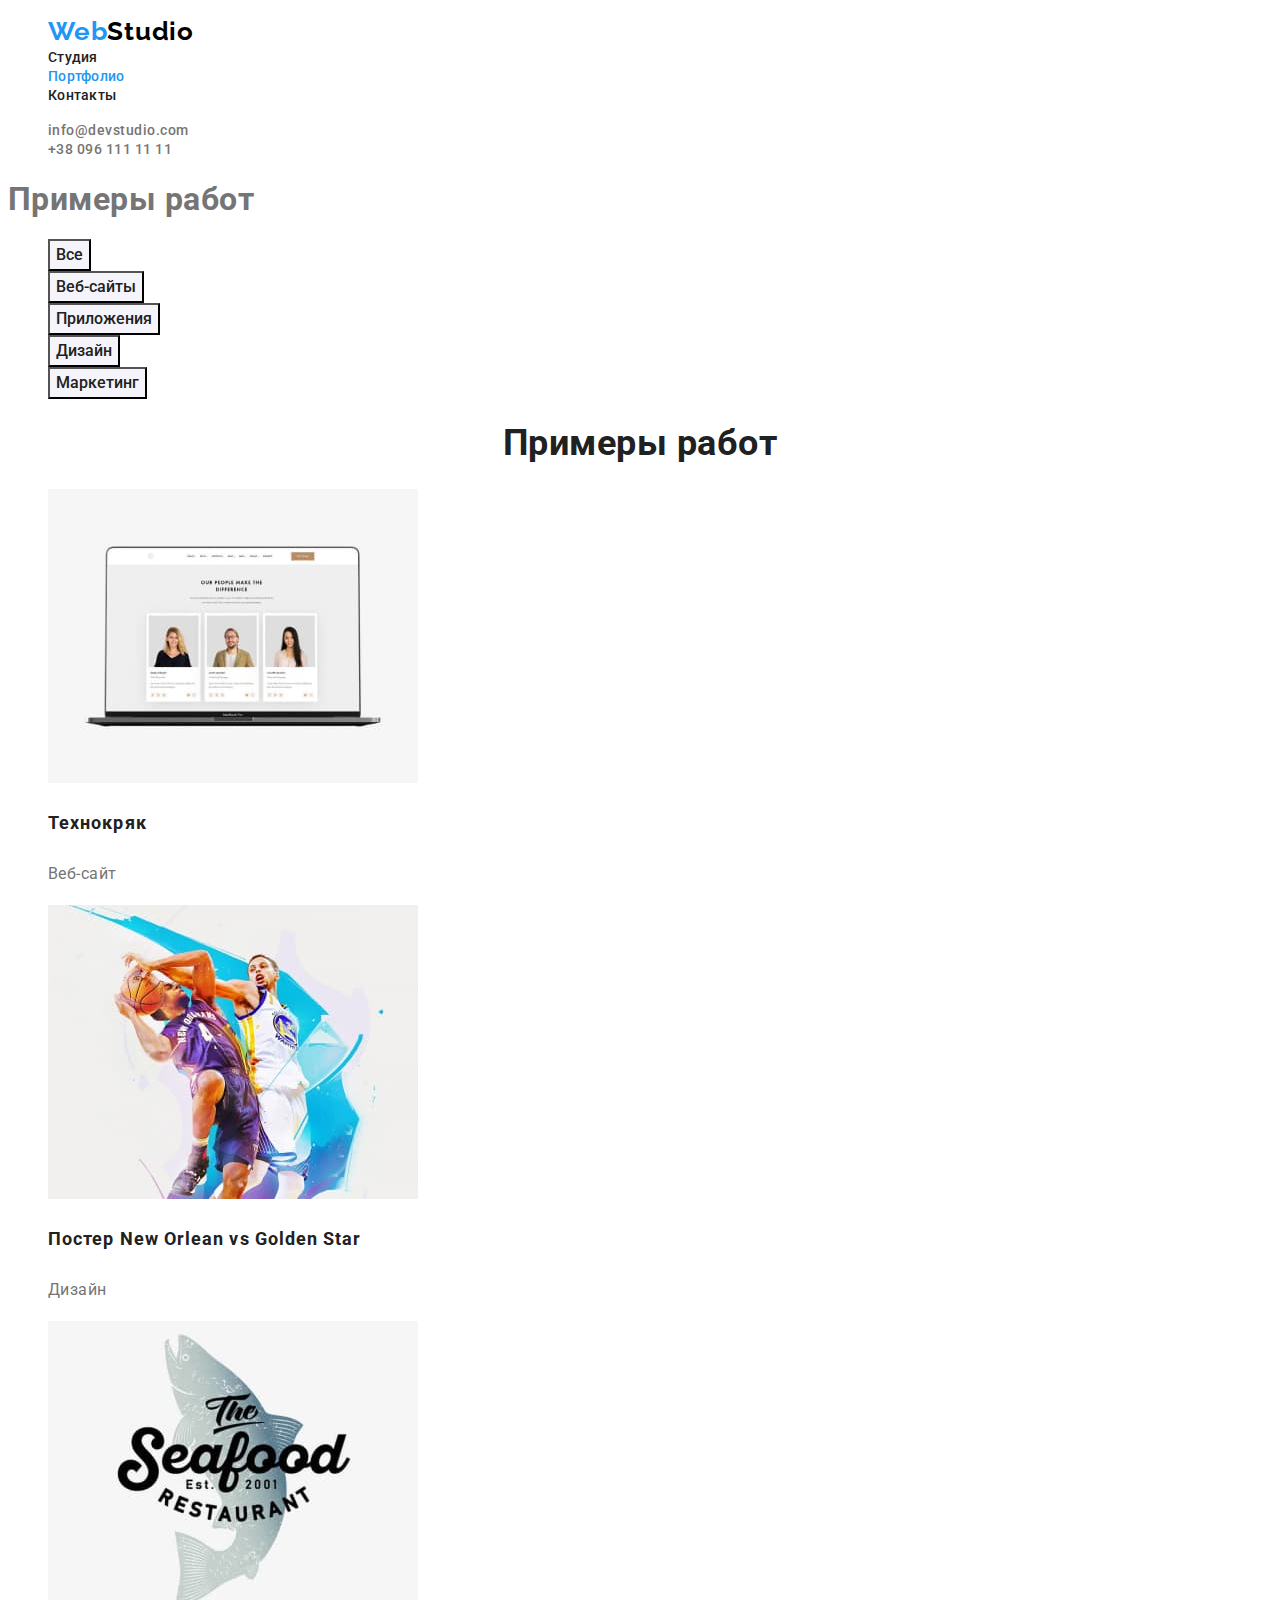
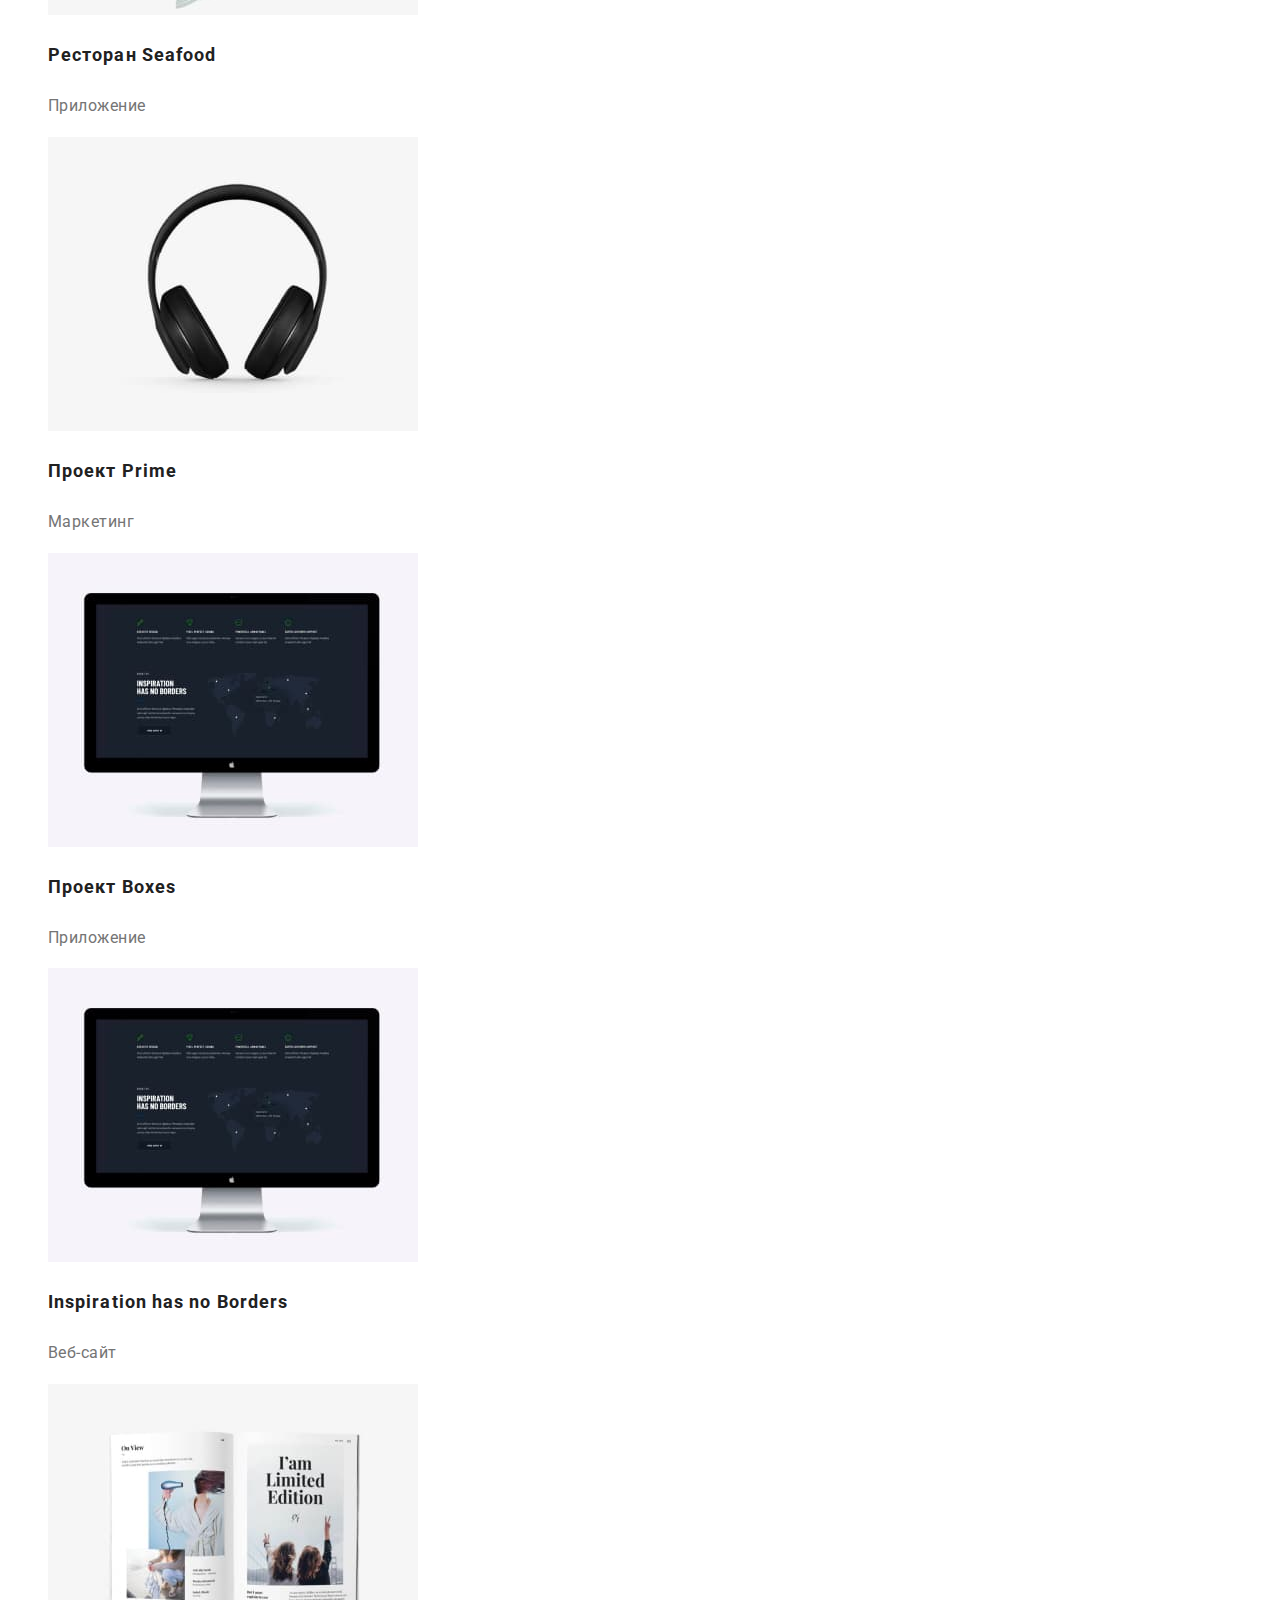
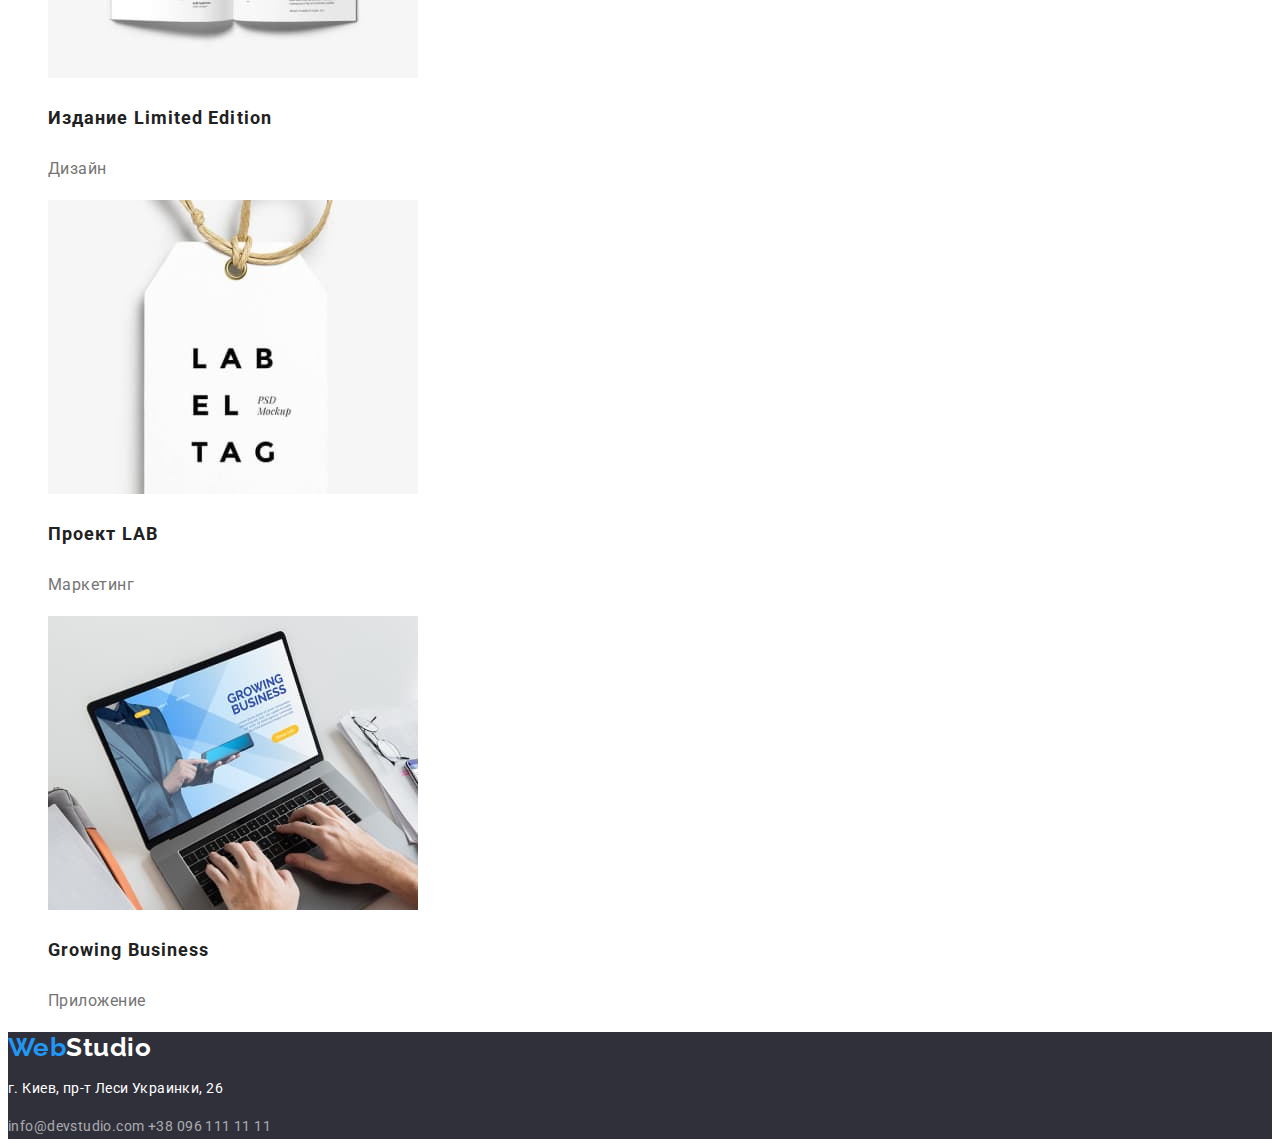
==== portfolio.html @ c8e20c96 "Добавление файлов" ====
<!DOCTYPE html>
<html lang="ru">
  <head>
    <meta http-equiv="X-UA-Compatible" content="IE=Edge" />
    <meta charset="UTF-8" />
    <meta name="viewport" content="width=device-width, intial-scale=1.0" />
    <link rel="stylesheet" href="./css/styles.css" />
    <link
      href="https://fonts.googleapis.com/css2?family=Raleway:wght@700&family=Roboto:wght@400;500;700;900&display=swap"
      rel="stylesheet"
    />
    <title>Webstudio</title>
  </head>
  <body>
    <!--Шапка страницы-->
    <header class="page-header">
      <!--Навигация страницы-->
      <nav>
        <ul class="site-nav list">
          <li>
            <a href="./index.html" class="logo"><span>Web</span>Studio</a>
          </li>
          <li><a href="./index.html" class="link">Студия</a></li>
          <li><a href="./portfolio.html" class="link active">Портфолио</a></li>
          <li><a href="./index.html" class="link">Контакты</a></li>
        </ul>
      </nav>
      <ul class="address list">
        <li>
          <a href="mailto:info@devstudio.com" class="site-address"
            >info@devstudio.com</a
          >
        </li>
        <li>
          <a href="tel:+380961111111" class="site-address">+38 096 111 11 11</a>
        </li>
      </ul>
    </header>
    <!--Уникальный контент страницы-->
    <main class="portfolio">
      <!--Эффективные решения для вашего бизнеса-->
      <section class="section">
        <h1 class="section-title">Примеры работ</h1>
        <ul class="list">
          <li><button type="button" class="button-filter">Все</button></li>
          <li>
            <button type="button" class="button-filter">Веб-сайты</button>
          </li>
          <li>
            <button type="button" class="button-filter">Приложения</button>
          </li>
          <li><button type="button" class="button-filter">Дизайн</button></li>
          <li>
            <button type="button" class="button-filter">Маркетинг</button>
          </li>
        </ul>
      </section>
      <!--Примеры работ-->
      <section class="section filter">
        <h2 class="section-title">Примеры работ</h2>
        <ul class="list">
          <li>
            <img src="./img/img-notebook.jpg" alt="Ноутбук" width="370" />
            <h3 class="section-title">Технокряк</h3>
            <p>Веб-сайт</p>
          </li>
          <li>
            <img src="./img/img-sport.jpg" alt="Спорт" width="370" />
            <h3 class="section-title">Постер New Orlean vs Golden Star</h3>
            <p>Дизайн</p>
          </li>
          <li>
            <img src="./img/img-fish.jpg" alt="Рыба" width="370" />
            <h3 class="section-title">Ресторан Seafood</h3>
            <p>Приложение</p>
          </li>
          <li>
            <img src="./img/img-headphones.jpg" alt="Наушкини" width="370" />
            <h3 class="section-title">Проект Prime</h3>
            <p>Маркетинг</p>
          </li>
          <li>
            <img src="./img/img-mac.jpg" alt="Коробки" width="370" />
            <h3 class="section-title">Проект Boxes</h3>
            <p>Приложение</p>
          </li>
          <li>
            <img src="./img/img-mac.jpg" alt="Компьютер МАС" width="370" />
            <h3 class="section-title">Inspiration has no Borders</h3>
            <p>Веб-сайт</p>
          </li>
          <li>
            <img src="./img/img-journal.jpg" alt="Журнал" width="370" />
            <h3 class="section-title">Издание Limited Edition</h3>
            <p>Дизайн</p>
          </li>
          <li>
            <img src="./img/img-label.jpg" alt="Этикетка" width="370" />
            <h3 class="section-title">Проект LAB</h3>
            <p>Маркетинг</p>
          </li>
          <li>
            <img
              src="./img/img-hands.jpg"
              alt="Руки на клавиатуре"
              width="370"
            />
            <h3 class="section-title">Growing Business</h3>
            <p>Приложение</p>
          </li>
        </ul>
      </section>
    </main>
    <!--Подвал-->
    <footer class="footer">
      <a href="./index.html" class="footer-logo"><span>Web</span>Studio</a>
      <address class="footer-address">
        <p>г. Киев, пр-т Леси Украинки, 26</p>
        <a href="mailto:info@devstudio.com">info@devstudio.com</a>
        <a href="tel:+380961111111">+38 096 111 11 11</a>
      </address>
    </footer>
  </body>
</html>
---- css/styles.css ----
/*Цвет текста  для Студио #000000 */
/*Цвет текста  для заголовков #212121 */
/*Цвет текста  для хиро и футера #FFFFFF*/
/*Цвет текста  основной #757575 */
/*Цвет текста  акцент #2196F3 */
/*Цвет текста  адрес футера rgba(255, 255, 255, 0.6) */
/*Цвет для фона Особенности и чем мы занимаемся  #E5E5E5 */
/*Цвет для фона для хиро #2F303A */
/*Цвет для фона для шапки #FFFFFF */
/*Цвет для фона наша команда #FFFFFF */
/*Цвет для фона для футера #2F303A */
/*Цвет для фона вторая страница #E5E5E5 */
/*Цвет для фона для кнопок стр #F5F4FA */
/*Шрифт основной Roboto 400, 500, 700, 900 */
/*Шрифт основной Raleway 700 */

:root {
  --color-black: #000000;
  --color-white: #ffffff;
  --color-title: #212121;
  --color-text: #757575;
  --color-blue: #2196f3;
  --color-f-address: rgba(255, 255, 255, 0.6);
  --color-back-hf: #2f303a;
  --color-features: #e5e5e5;
  --color-bg-filter: #f5f4fa;
}
/*Общее применение стилей*/
body {
  background-color: var(--color-white);
  color: var(--color-text);
  font-family: Roboto, -apple-system, BlinkMacSystemFont, avenir next, avenir,
    segoe ui, helvetica neue, helvetica, Ubuntu, roboto, noto, arial, sans-serif;
  letter-spacing: 0.03em;
}

.list {
  list-style: none;
}

/*Лого в шапке*/

.site-nav .logo {
  color: var(--color-black);
  font-family: Raleway, -apple-system, BlinkMacSystemFont, avenir next, avenir,
    segoe ui, helvetica neue, helvetica, Ubuntu, roboto, noto, arial, sans-serif;
  font-weight: 700;
  font-size: 26px;
  line-height: 1.2;
  letter-spacing: 0.03em;
  text-decoration: none;
}

.site-nav .logo > span {
  color: var(--color-blue);
}

/*навигация по сайту и адрес */

.site-nav .link {
  color: var(--color-title);
  font-weight: 500;
  letter-spacing: 0.02em;
  font-size: 14px;
  line-height: 1.14;
  text-decoration: none;
}

.site-nav .link:hover,
.site-nav .link:focus {
  color: var(--color-blue);
  letter-spacing: 0.02em;
  font-size: 14px;
  line-height: 1.14;
  text-decoration: none;
}

.site-nav a.link.active {
  color: var(--color-blue);
}

.address .site-address {
  color: var(--color-text);
  font-weight: 500;
  font-size: 14px;
  font-size: 14px;
  line-height: 1.14;
  text-decoration: none;
}

.address .site-address:hover,
.address .site-address:focus {
  color: var(--color-blue);
  font-size: 14px;
  font-size: 14px;
  line-height: 1.14;
  text-decoration: none;
}

/*Секция хиро*/

.hero {
  background-color: var(--color-back-hf);
}

.section .title-hero {
  color: var(--color-white);
  text-transform: uppercase;
  font-weight: 900;
  font-size: 44px;
  line-height: 1.36;
  text-align: center;
  letter-spacing: 0.06em;
}

button.button-hero {
  color: var(--color-white);
  background-color: var(--color-blue);
  cursor: pointer;
  font-family: inherit;
  font-weight: 500;
  font-size: 16px;
  line-height: 1.87;
  text-align: center;
  letter-spacing: 0.06em;
}

.hero button:hover,
.hero button:focus {
  color: var(--color-blue);
  background-color: var(--color-white);
  cursor: pointer;
  font-family: inherit;
}

.hero button:active {
  color: var(--color-blue);
  background-color: var(--color-white);
  cursor: pointer;
  font-family: inherit;
}

/*Фильтр для второй страницы*/

button.button-filter {
  color: var(--color-title);
  background-color: var(--color-bg-filter);
  cursor: pointer;
  font-family: inherit;
  font-weight: 500;
  font-size: 16px;
  line-height: 1.62;
  text-align: center;
}

button.button-filter:hover,
button.button-filter:focus {
  color: var(--color-white);
  background-color: var(--color-blue);
  cursor: pointer;
  font-family: inherit;
  font-weight: 500;
  font-size: 16px;
  line-height: 1.62;
  text-align: center;
}

.filter h3 {
  color: var(--color-title);
  font-size: 18px;
  line-height: 2;
  text-align: left;
  letter-spacing: 0.06em;
}

.filter p {
  font-size: 16px;
  line-height: 1.87;
  text-align: left;
}
/*Секция особенности*/

.features h3 {
  color: var(--color-title);
  font-size: 14px;
  line-height: 1.14;
  text-align: left;
}

.features p {
  font-size: 14px;
  line-height: 1.71;
  text-align: left;
}

/* Секция команда*/

.teams {
  background-color: var(--color-bg-filter);
}

.section h2 {
  color: var(--color-title);
  font-size: 36px;
  line-height: 0.85;
  text-align: center;
}

.teams h3 {
  color: var(--color-title);
  font-weight: 500;
  font-size: 16px;
  line-height: 1.18;
  text-align: center;
}

.teams p {
  font-size: 16px;
  line-height: 1.18;
  text-align: center;
}

/*Подвал*/

.footer {
  background-color: var(--color-back-hf);
}

/*Лого подвала*/

.footer .footer-logo {
  color: var(--color-white);
  font-family: Raleway, -apple-system, BlinkMacSystemFont, avenir next, avenir,
    segoe ui, helvetica neue, helvetica, Ubuntu, roboto, noto, arial, sans-serif;
  font-weight: 700;
  font-size: 26px;
  line-height: 1.2;
  text-decoration: none;
}

/*Адрес подвала*/

.footer .footer-logo > span {
  color: var(--color-blue);
}

.footer-address > p {
  color: var(--color-white);
}
.footer-address > a {
  color: var(--color-f-address);
  text-decoration: none;
}
.footer-address {
  font-style: normal;
  font-size: 14px;
  line-height: 1.71;
  letter-spacing: 0.03em;
}

.footer-address:hover,
.footer-address:focus,
.footer-address > a:hover,
.footer-address > a:focus {
  color: var(--color-blue);
}
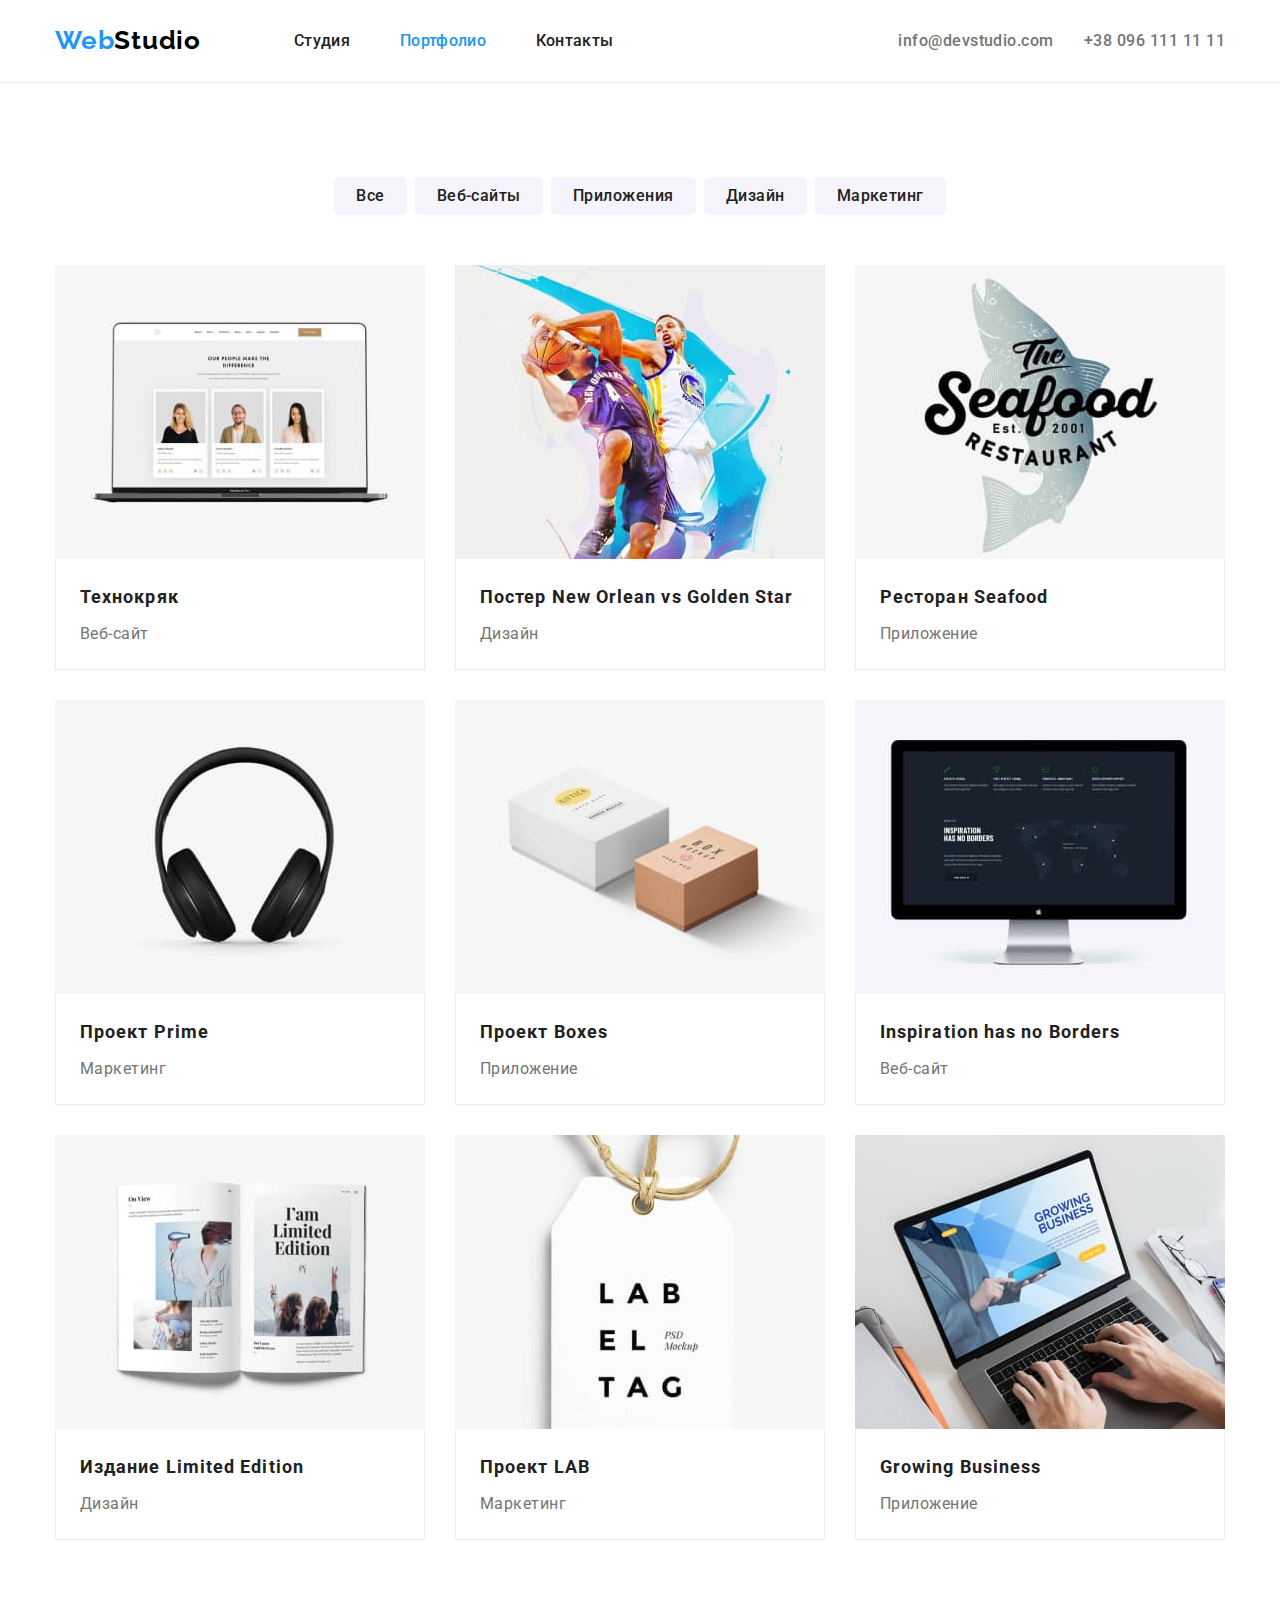
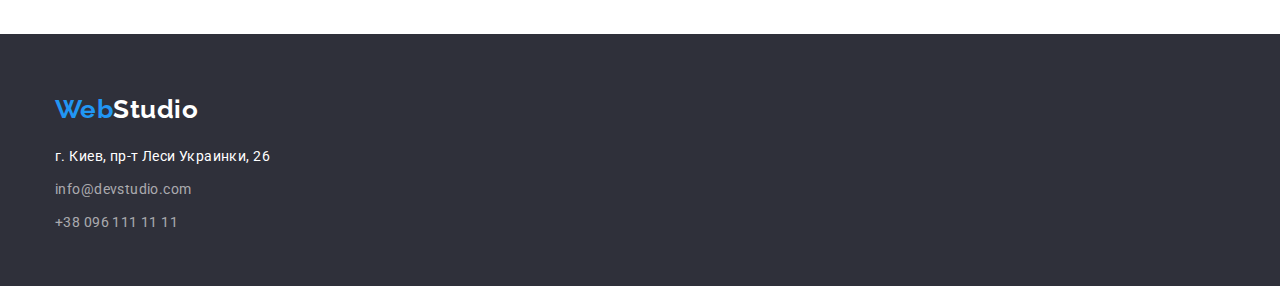
==== commit c68f33b3: "Финальная версия 1" ====
--- a/portfolio.html
+++ b/portfolio.html
@@ -4,121 +4,165 @@
     <meta http-equiv="X-UA-Compatible" content="IE=Edge" />
     <meta charset="UTF-8" />
     <meta name="viewport" content="width=device-width, intial-scale=1.0" />
-    <link rel="stylesheet" href="./css/styles.css" />
     <link
       href="https://fonts.googleapis.com/css2?family=Raleway:wght@700&family=Roboto:wght@400;500;700;900&display=swap"
       rel="stylesheet"
     />
+    <link
+      rel="stylesheet"
+      href="https://cdnjs.cloudflare.com/ajax/libs/modern-normalize/1.0.0/modern-normalize.min.css"
+    />
+    <link rel="stylesheet" href="./css/styles.css" />
     <title>Webstudio</title>
   </head>
   <body>
     <!--Шапка страницы-->
     <header class="page-header">
       <!--Навигация страницы-->
-      <nav>
-        <ul class="site-nav list">
-          <li>
-            <a href="./index.html" class="logo"><span>Web</span>Studio</a>
+      <div class="container nav-address">
+        <nav class="nav">
+          <ul class="site-nav list">
+            <li>
+              <a href="./index.html" class="logo"><span>Web</span>Studio</a>
+            </li>
+            <li class="list-item">
+              <a href="./index.html" class="link">Студия</a>
+            </li>
+            <li class="list-item">
+              <a href="./portfolio.html" class="link active">Портфолио</a>
+            </li>
+            <li class="list-item">
+              <a href="./index.html" class="link">Контакты</a>
+            </li>
+          </ul>
+        </nav>
+        <ul class="address list">
+          <li class="address-item">
+            <a href="mailto:info@devstudio.com" class="site-address"
+              >info@devstudio.com</a
+            >
           </li>
-          <li><a href="./index.html" class="link">Студия</a></li>
-          <li><a href="./portfolio.html" class="link active">Портфолио</a></li>
-          <li><a href="./index.html" class="link">Контакты</a></li>
+          <li class="address-item">
+            <a href="tel:+380961111111" class="site-address"
+              >+38 096 111 11 11</a
+            >
+          </li>
         </ul>
-      </nav>
-      <ul class="address list">
-        <li>
-          <a href="mailto:info@devstudio.com" class="site-address"
-            >info@devstudio.com</a
-          >
-        </li>
-        <li>
-          <a href="tel:+380961111111" class="site-address">+38 096 111 11 11</a>
-        </li>
-      </ul>
+      </div>
     </header>
     <!--Уникальный контент страницы-->
     <main class="portfolio">
       <!--Эффективные решения для вашего бизнеса-->
-      <section class="section">
-        <h1 class="section-title">Примеры работ</h1>
-        <ul class="list">
-          <li><button type="button" class="button-filter">Все</button></li>
-          <li>
-            <button type="button" class="button-filter">Веб-сайты</button>
-          </li>
-          <li>
-            <button type="button" class="button-filter">Приложения</button>
-          </li>
-          <li><button type="button" class="button-filter">Дизайн</button></li>
-          <li>
-            <button type="button" class="button-filter">Маркетинг</button>
-          </li>
-        </ul>
+      <section class="section non-padding-bottom">
+        <div class="container">
+          <h1 class="section-title visually-hidden">Примеры работ</h1>
+          <div class="filter-box">
+            <ul class="list filter-button-card">
+              <li class="button-card-item">
+                <button type="button" class="button-filter">Все</button>
+              </li>
+              <li class="button-card-item">
+                <button type="button" class="button-filter">Веб-сайты</button>
+              </li>
+              <li class="button-card-item">
+                <button type="button" class="button-filter">Приложения</button>
+              </li>
+              <li class="button-card-item">
+                <button type="button" class="button-filter">Дизайн</button>
+              </li>
+              <li class="button-card-item">
+                <button type="button" class="button-filter">Маркетинг</button>
+              </li>
+            </ul>
+          </div>
+        </div>
       </section>
       <!--Примеры работ-->
-      <section class="section filter">
-        <h2 class="section-title">Примеры работ</h2>
-        <ul class="list">
-          <li>
-            <img src="./img/img-notebook.jpg" alt="Ноутбук" width="370" />
-            <h3 class="section-title">Технокряк</h3>
-            <p>Веб-сайт</p>
-          </li>
-          <li>
-            <img src="./img/img-sport.jpg" alt="Спорт" width="370" />
-            <h3 class="section-title">Постер New Orlean vs Golden Star</h3>
-            <p>Дизайн</p>
-          </li>
-          <li>
-            <img src="./img/img-fish.jpg" alt="Рыба" width="370" />
-            <h3 class="section-title">Ресторан Seafood</h3>
-            <p>Приложение</p>
-          </li>
-          <li>
-            <img src="./img/img-headphones.jpg" alt="Наушкини" width="370" />
-            <h3 class="section-title">Проект Prime</h3>
-            <p>Маркетинг</p>
-          </li>
-          <li>
-            <img src="./img/img-mac.jpg" alt="Коробки" width="370" />
-            <h3 class="section-title">Проект Boxes</h3>
-            <p>Приложение</p>
-          </li>
-          <li>
-            <img src="./img/img-mac.jpg" alt="Компьютер МАС" width="370" />
-            <h3 class="section-title">Inspiration has no Borders</h3>
-            <p>Веб-сайт</p>
-          </li>
-          <li>
-            <img src="./img/img-journal.jpg" alt="Журнал" width="370" />
-            <h3 class="section-title">Издание Limited Edition</h3>
-            <p>Дизайн</p>
-          </li>
-          <li>
-            <img src="./img/img-label.jpg" alt="Этикетка" width="370" />
-            <h3 class="section-title">Проект LAB</h3>
-            <p>Маркетинг</p>
-          </li>
-          <li>
-            <img
-              src="./img/img-hands.jpg"
-              alt="Руки на клавиатуре"
-              width="370"
-            />
-            <h3 class="section-title">Growing Business</h3>
-            <p>Приложение</p>
-          </li>
-        </ul>
-      </section>
+      <div class="container">
+        <section class="section filter non-padding">
+          <h2 class="section-title visually-hidden">Примеры работ</h2>
+          <ul class="list examples-card">
+            <li class="examples-item">
+              <img src="./img/img-notebook.jpg" alt="Ноутбук" width="370" />
+              <div class="examples-name">
+                <h3 class="section-title">Технокряк</h3>
+                <p>Веб-сайт</p>
+              </div>
+            </li>
+            <li class="examples-item">
+              <img src="./img/img-sport.jpg" alt="Спорт" width="370" />
+              <div class="examples-name">
+                <h3 class="section-title">Постер New Orlean vs Golden Star</h3>
+                <p>Дизайн</p>
+              </div>
+            </li>
+            <li class="examples-item">
+              <img src="./img/img-fish.jpg" alt="Рыба" width="370" />
+              <div class="examples-name">
+                <h3 class="section-title">Ресторан Seafood</h3>
+                <p>Приложение</p>
+              </div>
+            </li>
+            <li class="examples-item">
+              <img src="./img/img-headphones.jpg" alt="Наушкини" width="370" />
+              <div class="examples-name">
+                <h3 class="section-title">Проект Prime</h3>
+                <p>Маркетинг</p>
+              </div>
+            </li>
+            <li class="examples-item">
+              <img src="./img/img-boxes.jpg" alt="Коробки" width="370" />
+              <div class="examples-name">
+                <h3 class="section-title">Проект Boxes</h3>
+                <p>Приложение</p>
+              </div>
+            </li>
+            <li class="examples-item">
+              <img src="./img/img-mac.jpg" alt="Компьютер МАС" width="370" />
+              <div class="examples-name">
+                <h3 class="section-title">Inspiration has no Borders</h3>
+                <p>Веб-сайт</p>
+              </div>
+            </li>
+            <li class="examples-item">
+              <img src="./img/img-journal.jpg" alt="Журнал" width="370" />
+              <div class="examples-name">
+                <h3 class="section-title">Издание Limited Edition</h3>
+                <p>Дизайн</p>
+              </div>
+            </li>
+            <li class="examples-item">
+              <img src="./img/img-label.jpg" alt="Этикетка" width="370" />
+              <div class="examples-name">
+                <h3 class="section-title">Проект LAB</h3>
+                <p>Маркетинг</p>
+              </div>
+            </li>
+            <li class="examples-item">
+              <img
+                src="./img/img-hands.jpg"
+                alt="Руки на клавиатуре"
+                width="370"
+              />
+              <div class="examples-name">
+                <h3 class="section-title">Growing Business</h3>
+                <p>Приложение</p>
+              </div>
+            </li>
+          </ul>
+        </section>
+      </div>
     </main>
     <!--Подвал-->
     <footer class="footer">
-      <a href="./index.html" class="footer-logo"><span>Web</span>Studio</a>
-      <address class="footer-address">
-        <p>г. Киев, пр-т Леси Украинки, 26</p>
-        <a href="mailto:info@devstudio.com">info@devstudio.com</a>
-        <a href="tel:+380961111111">+38 096 111 11 11</a>
-      </address>
+      <div class="container">
+        <a href="./index.html" class="footer-logo"><span>Web</span>Studio</a>
+        <address class="footer-address">
+          <p>г. Киев, пр-т Леси Украинки, 26</p>
+          <a href="mailto:info@devstudio.com">info@devstudio.com</a>
+          <a href="tel:+380961111111">+38 096 111 11 11</a>
+        </address>
+      </div>
     </footer>
   </body>
 </html>
--- a/css/styles.css
+++ b/css/styles.css
@@ -3,6 +3,7 @@
 /*Цвет текста  для хиро и футера #FFFFFF*/
 /*Цвет текста  основной #757575 */
 /*Цвет текста  акцент #2196F3 */
+/*Цвет текста  акцент контент #188CE8 */
 /*Цвет текста  адрес футера rgba(255, 255, 255, 0.6) */
 /*Цвет для фона Особенности и чем мы занимаемся  #E5E5E5 */
 /*Цвет для фона для хиро #2F303A */
@@ -25,7 +26,37 @@
   --color-features: #e5e5e5;
   --color-bg-filter: #f5f4fa;
 }
-/*Общее применение стилей*/
+/*=============Components===============*/
+
+html {
+  box-sizing: border-box;
+}
+
+*,
+*::after,
+*::before {
+  box-sizing: inherit;
+}
+
+h1,
+h2,
+h3,
+p {
+  margin-top: 0;
+  margin-bottom: 0;
+}
+
+ul,
+ol {
+  margin-top: 0;
+  margin-bottom: 0;
+  padding-left: 0;
+}
+
+img {
+  display: block;
+}
+
 body {
   background-color: var(--color-white);
   color: var(--color-text);
@@ -34,14 +65,56 @@
   letter-spacing: 0.03em;
 }
 
+.visually-hidden {
+  position: absolute !important;
+  clip: rect(1px 1px 1px 1px);
+  clip: rect(1px, 1px, 1px, 1px);
+  padding: 0 !important;
+  border: 0 !important;
+  height: 1px !important;
+  width: 1px !important;
+  overflow: hidden;
+}
+
+.container {
+  width: 1200px;
+  padding-left: 15px;
+  padding-right: 15px;
+  margin: 0 auto;
+}
+
 .list {
   list-style: none;
 }
 
-/*Лого в шапке*/
+.section {
+  padding-bottom: 94px;
+  padding-top: 94px;
+}
+
+/*=============End Components===============*/
+
+/*=============HEADER=======================*/
+
+.page-header {
+  border-bottom: 1px solid #ececec;
+}
+
+.site-nav,
+.address {
+  display: flex;
+}
+
+/*=============LOGO=======================*/
 
 .site-nav .logo {
+  display: block;
+  padding-top: 25px;
+  padding-bottom: 24px;
+  margin-right: 93px;
+
   color: var(--color-black);
+
   font-family: Raleway, -apple-system, BlinkMacSystemFont, avenir next, avenir,
     segoe ui, helvetica neue, helvetica, Ubuntu, roboto, noto, arial, sans-serif;
   font-weight: 700;
@@ -55,13 +128,25 @@
   color: var(--color-blue);
 }
 
-/*навигация по сайту и адрес */
+/*============= END LOGO=================*/
+
+/*============= NAVIGATION - ADDRESS=================*/
+
+.nav-address {
+  display: flex;
+  justify-content: space-between;
+}
 
 .site-nav .link {
+  display: block;
+  padding-top: 32px;
+  padding-bottom: 32px;
+
   color: var(--color-title);
+
   font-weight: 500;
   letter-spacing: 0.02em;
-  font-size: 14px;
+  font-size: 16px;
   line-height: 1.14;
   text-decoration: none;
 }
@@ -69,21 +154,28 @@
 .site-nav .link:hover,
 .site-nav .link:focus {
   color: var(--color-blue);
-  letter-spacing: 0.02em;
-  font-size: 14px;
-  line-height: 1.14;
-  text-decoration: none;
-}
-
-.site-nav a.link.active {
+}
+
+.list-item:not(:last-child) {
+  margin-right: 50px;
+}
+
+.address-item:last-child {
+  margin-left: 30px;
+}
+
+.link.active {
   color: var(--color-blue);
 }
-
 .address .site-address {
+  display: block;
+  padding-top: 32px;
+  padding-bottom: 32px;
+
   color: var(--color-text);
+
   font-weight: 500;
-  font-size: 14px;
-  font-size: 14px;
+  font-size: 16px;
   line-height: 1.14;
   text-decoration: none;
 }
@@ -91,19 +183,25 @@
 .address .site-address:hover,
 .address .site-address:focus {
   color: var(--color-blue);
-  font-size: 14px;
-  font-size: 14px;
-  line-height: 1.14;
-  text-decoration: none;
-}
-
-/*Секция хиро*/
+}
+
+/*=============END NAVIGATION - ADDRESS=================*/
+
+/*============= HERO =================*/
+
+.section.hero {
+  padding-bottom: 200px;
+  padding-top: 200px;
+}
 
 .hero {
   background-color: var(--color-back-hf);
 }
 
 .section .title-hero {
+  width: 640px;
+  margin: 0 auto 30px;
+
   color: var(--color-white);
   text-transform: uppercase;
   font-weight: 900;
@@ -113,8 +211,17 @@
   letter-spacing: 0.06em;
 }
 
+/*============= HERO-BUTTON =================*/
+
 button.button-hero {
+  display: inherit;
+  padding: 10px 32px;
+  border: 1px solid transparent;
+  border-radius: 5px;
+  margin: 0 auto;
+
   color: var(--color-white);
+
   background-color: var(--color-blue);
   cursor: pointer;
   font-family: inherit;
@@ -123,46 +230,53 @@
   line-height: 1.87;
   text-align: center;
   letter-spacing: 0.06em;
+  text-shadow: 0px 4px 4px rgba(0, 0, 0, 0.25);
 }
 
 .hero button:hover,
 .hero button:focus {
-  color: var(--color-blue);
-  background-color: var(--color-white);
+  border: 1px solid var(--color-black);
   cursor: pointer;
   font-family: inherit;
 }
 
-.hero button:active {
-  color: var(--color-blue);
-  background-color: var(--color-white);
-  cursor: pointer;
-  font-family: inherit;
-}
-
-/*Фильтр для второй страницы*/
+/*=============END HERO-BUTTON =================*/
+
+/*=============END HERO=================*/
+
+/*=============PORTFOLIO-FILTER=================*/
+
+.filter-button-card {
+  display: flex;
+  justify-content: center;
+}
+
+.button-card-item:not(:last-child) {
+  margin-right: 8px;
+}
 
 button.button-filter {
+  padding: 6px 22px;
+  border-radius: 5px;
+  border: none;
+  margin-bottom: 50px;
+
   color: var(--color-title);
+
   background-color: var(--color-bg-filter);
+
   cursor: pointer;
   font-family: inherit;
   font-weight: 500;
   font-size: 16px;
   line-height: 1.62;
   text-align: center;
-}
-
-button.button-filter:hover,
-button.button-filter:focus {
+  letter-spacing: 0.03em;
+}
+
+button.button-filter:active {
   color: var(--color-white);
   background-color: var(--color-blue);
-  cursor: pointer;
-  font-family: inherit;
-  font-weight: 500;
-  font-size: 16px;
-  line-height: 1.62;
-  text-align: center;
 }
 
 .filter h3 {
@@ -178,7 +292,31 @@
   line-height: 1.87;
   text-align: left;
 }
-/*Секция особенности*/
+
+/*============= END PORTFOLIO-FILTER=================*/
+
+/*============= FEATURES ==================*/
+
+.non-padding {
+  padding-top: 0;
+}
+
+.section.non-padding-bottom {
+  padding-bottom: 0;
+}
+
+.features-card {
+  display: flex;
+  flex-wrap: wrap;
+  margin-left: -30px;
+  margin-top: -30px;
+}
+
+.features-item {
+  margin-left: 30px;
+  margin-top: 30px;
+  flex-basis: calc((100% - 120px) / 4);
+}
 
 .features h3 {
   color: var(--color-title);
@@ -193,10 +331,50 @@
   text-align: left;
 }
 
-/* Секция команда*/
+/*============= END FEATURES ==================*/
+
+/*============= OCUPATION ==================*/
+
+.ocupation-card {
+  display: flex;
+  flex-wrap: wrap;
+  margin-left: -30px;
+  margin-top: -30px;
+}
+
+.ocupation-item {
+  margin-left: 30px;
+  margin-top: 30px;
+  flex-basis: calc((100% - 90px) / 3);
+}
+
+/*============= END OCUPATION ==================*/
+
+/*============= TEAMS ==================*/
 
 .teams {
   background-color: var(--color-bg-filter);
+}
+
+.teams-card {
+  display: flex;
+  flex-wrap: wrap;
+  margin-left: -30px;
+  margin-top: -30px;
+}
+
+.teams-item {
+  margin-left: 30px;
+  margin-top: 30px;
+  flex-basis: calc((100% - 120px) / 4);
+  background: #ffffff;
+  box-shadow: 0px 1px 3px rgba(0, 0, 0, 0.12), 0px 1px 1px rgba(0, 0, 0, 0.14),
+    0px 2px 1px rgba(0, 0, 0, 0.2);
+  border-radius: 0px 0px 4px 4px;
+}
+
+.teams-item-name {
+  padding: 30px;
 }
 
 .section h2 {
@@ -204,6 +382,15 @@
   font-size: 36px;
   line-height: 0.85;
   text-align: center;
+  margin-bottom: 50px;
+}
+.section h3 {
+  margin-bottom: 10px;
+  text-transform: uppercase;
+}
+
+.section .section-title {
+  text-transform: none;
 }
 
 .teams h3 {
@@ -220,16 +407,55 @@
   text-align: center;
 }
 
-/*Подвал*/
+/*============= END TEAMS ==================*/
+
+/*============= EXAMPLES ==================*/
+.examples-name {
+  padding: 20px 24px;
+  border-right: 1px solid #eeeeee;
+  border-left: 1px solid #eeeeee;
+  border-bottom: 1px solid #eeeeee;
+}
+
+.examples-name h3,
+.examples-name p {
+  text-align: left;
+}
+
+.examples-name h3 {
+  margin-bottom: 4px;
+}
+
+.examples-card {
+  display: flex;
+  flex-wrap: wrap;
+  margin-left: -30px;
+  margin-top: -30px;
+}
+
+.examples-item {
+  margin-left: 30px;
+  margin-top: 30px;
+  flex-basis: calc((100% - 270px) / 9);
+}
+
+/*============= END EXAMPLES ==================*/
+
+/*============= FOOTER ==================*/
 
 .footer {
+  min-height: 252px;
   background-color: var(--color-back-hf);
 }
 
-/*Лого подвала*/
+/*============= FOOTER - LOGO ==================*/
 
 .footer .footer-logo {
+  display: block;
+  padding-top: 60px;
+  padding-bottom: 20px;
   color: var(--color-white);
+
   font-family: Raleway, -apple-system, BlinkMacSystemFont, avenir next, avenir,
     segoe ui, helvetica neue, helvetica, Ubuntu, roboto, noto, arial, sans-serif;
   font-weight: 700;
@@ -238,11 +464,13 @@
   text-decoration: none;
 }
 
-/*Адрес подвала*/
-
 .footer .footer-logo > span {
   color: var(--color-blue);
 }
+
+/*============= END FOOTER - LOGO ==================*/
+
+/*============= FOOTER - ADDRESS ==================*/
 
 .footer-address > p {
   color: var(--color-white);
@@ -258,9 +486,17 @@
   letter-spacing: 0.03em;
 }
 
+.footer-address a {
+  display: block;
+  padding-top: 9px;
+}
+
 .footer-address:hover,
 .footer-address:focus,
 .footer-address > a:hover,
 .footer-address > a:focus {
   color: var(--color-blue);
 }
+/*=============END FOOTER - ADDRESS ==================*/
+
+/*=============END FOOTER ==================*/
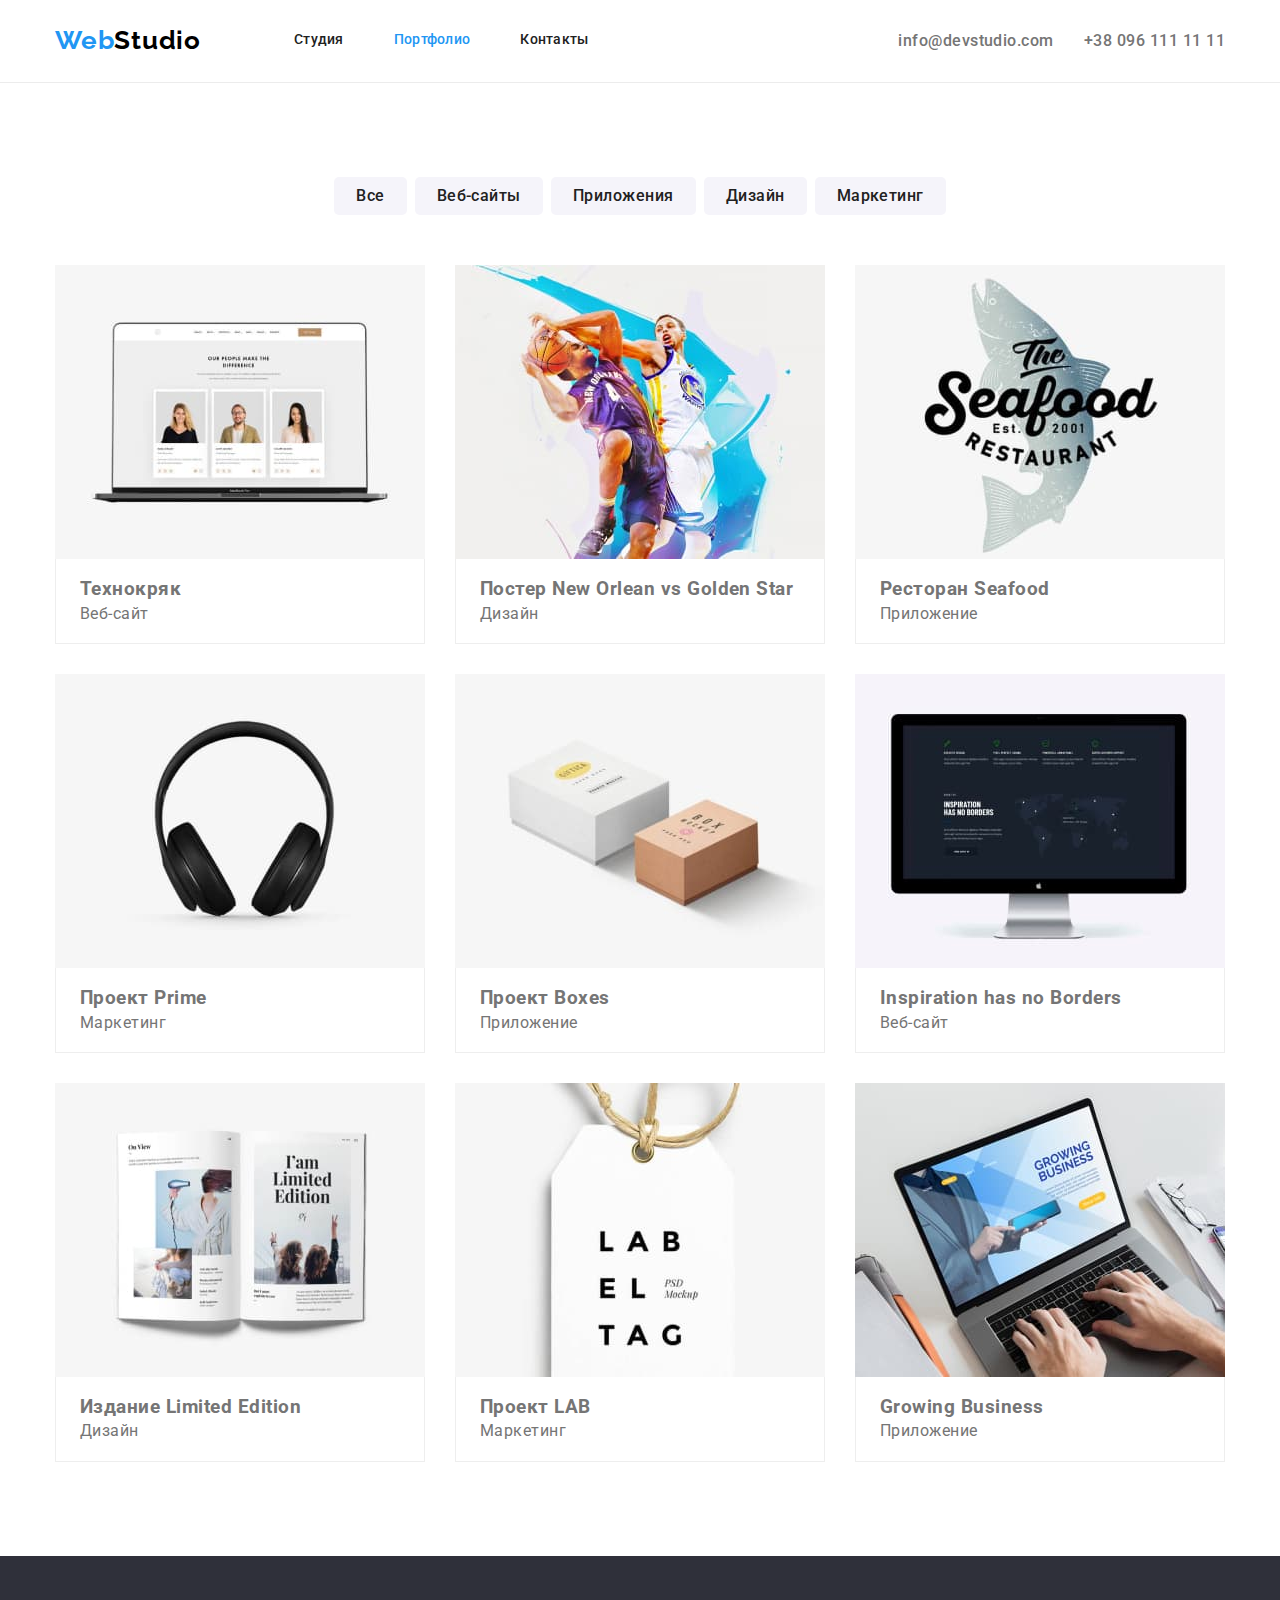
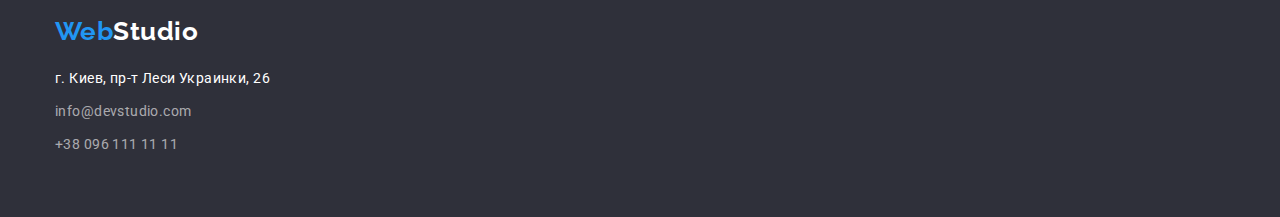
==== commit a83bb182: "Правки по замечаниям ментора" ====
--- a/portfolio.html
+++ b/portfolio.html
@@ -53,7 +53,7 @@
     <!--Уникальный контент страницы-->
     <main class="portfolio">
       <!--Эффективные решения для вашего бизнеса-->
-      <section class="section non-padding-bottom">
+      <section class="section">
         <div class="container">
           <h1 class="section-title visually-hidden">Примеры работ</h1>
           <div class="filter-box">
@@ -75,11 +75,7 @@
               </li>
             </ul>
           </div>
-        </div>
-      </section>
-      <!--Примеры работ-->
-      <div class="container">
-        <section class="section filter non-padding">
+
           <h2 class="section-title visually-hidden">Примеры работ</h2>
           <ul class="list examples-card">
             <li class="examples-item">
@@ -150,8 +146,8 @@
               </div>
             </li>
           </ul>
-        </section>
-      </div>
+        </div>
+      </section>
     </main>
     <!--Подвал-->
     <footer class="footer">
--- a/css/styles.css
+++ b/css/styles.css
@@ -146,7 +146,7 @@
 
   font-weight: 500;
   letter-spacing: 0.02em;
-  font-size: 16px;
+  font-size: 14px;
   line-height: 1.14;
   text-decoration: none;
 }
@@ -249,6 +249,7 @@
 .filter-button-card {
   display: flex;
   justify-content: center;
+  margin-bottom: 50px;
 }
 
 .button-card-item:not(:last-child) {
@@ -259,7 +260,6 @@
   padding: 6px 22px;
   border-radius: 5px;
   border: none;
-  margin-bottom: 50px;
 
   color: var(--color-title);
 
@@ -296,7 +296,7 @@
 /*============= END PORTFOLIO-FILTER=================*/
 
 /*============= FEATURES ==================*/
-
+/*
 .non-padding {
   padding-top: 0;
 }
@@ -304,7 +304,7 @@
 .section.non-padding-bottom {
   padding-bottom: 0;
 }
-
+*/
 .features-card {
   display: flex;
   flex-wrap: wrap;
@@ -386,11 +386,10 @@
 }
 .section h3 {
   margin-bottom: 10px;
+}
+
+.features-item .section-title {
   text-transform: uppercase;
-}
-
-.section .section-title {
-  text-transform: none;
 }
 
 .teams h3 {
@@ -444,16 +443,16 @@
 /*============= FOOTER ==================*/
 
 .footer {
-  min-height: 252px;
   background-color: var(--color-back-hf);
+  padding-top: 60px;
+  padding-bottom: 60px;
 }
 
 /*============= FOOTER - LOGO ==================*/
 
 .footer .footer-logo {
   display: block;
-  padding-top: 60px;
-  padding-bottom: 20px;
+  margin-bottom: 20px;
   color: var(--color-white);
 
   font-family: Raleway, -apple-system, BlinkMacSystemFont, avenir next, avenir,
@@ -488,7 +487,7 @@
 
 .footer-address a {
   display: block;
-  padding-top: 9px;
+  margin-top: 9px;
 }
 
 .footer-address:hover,
